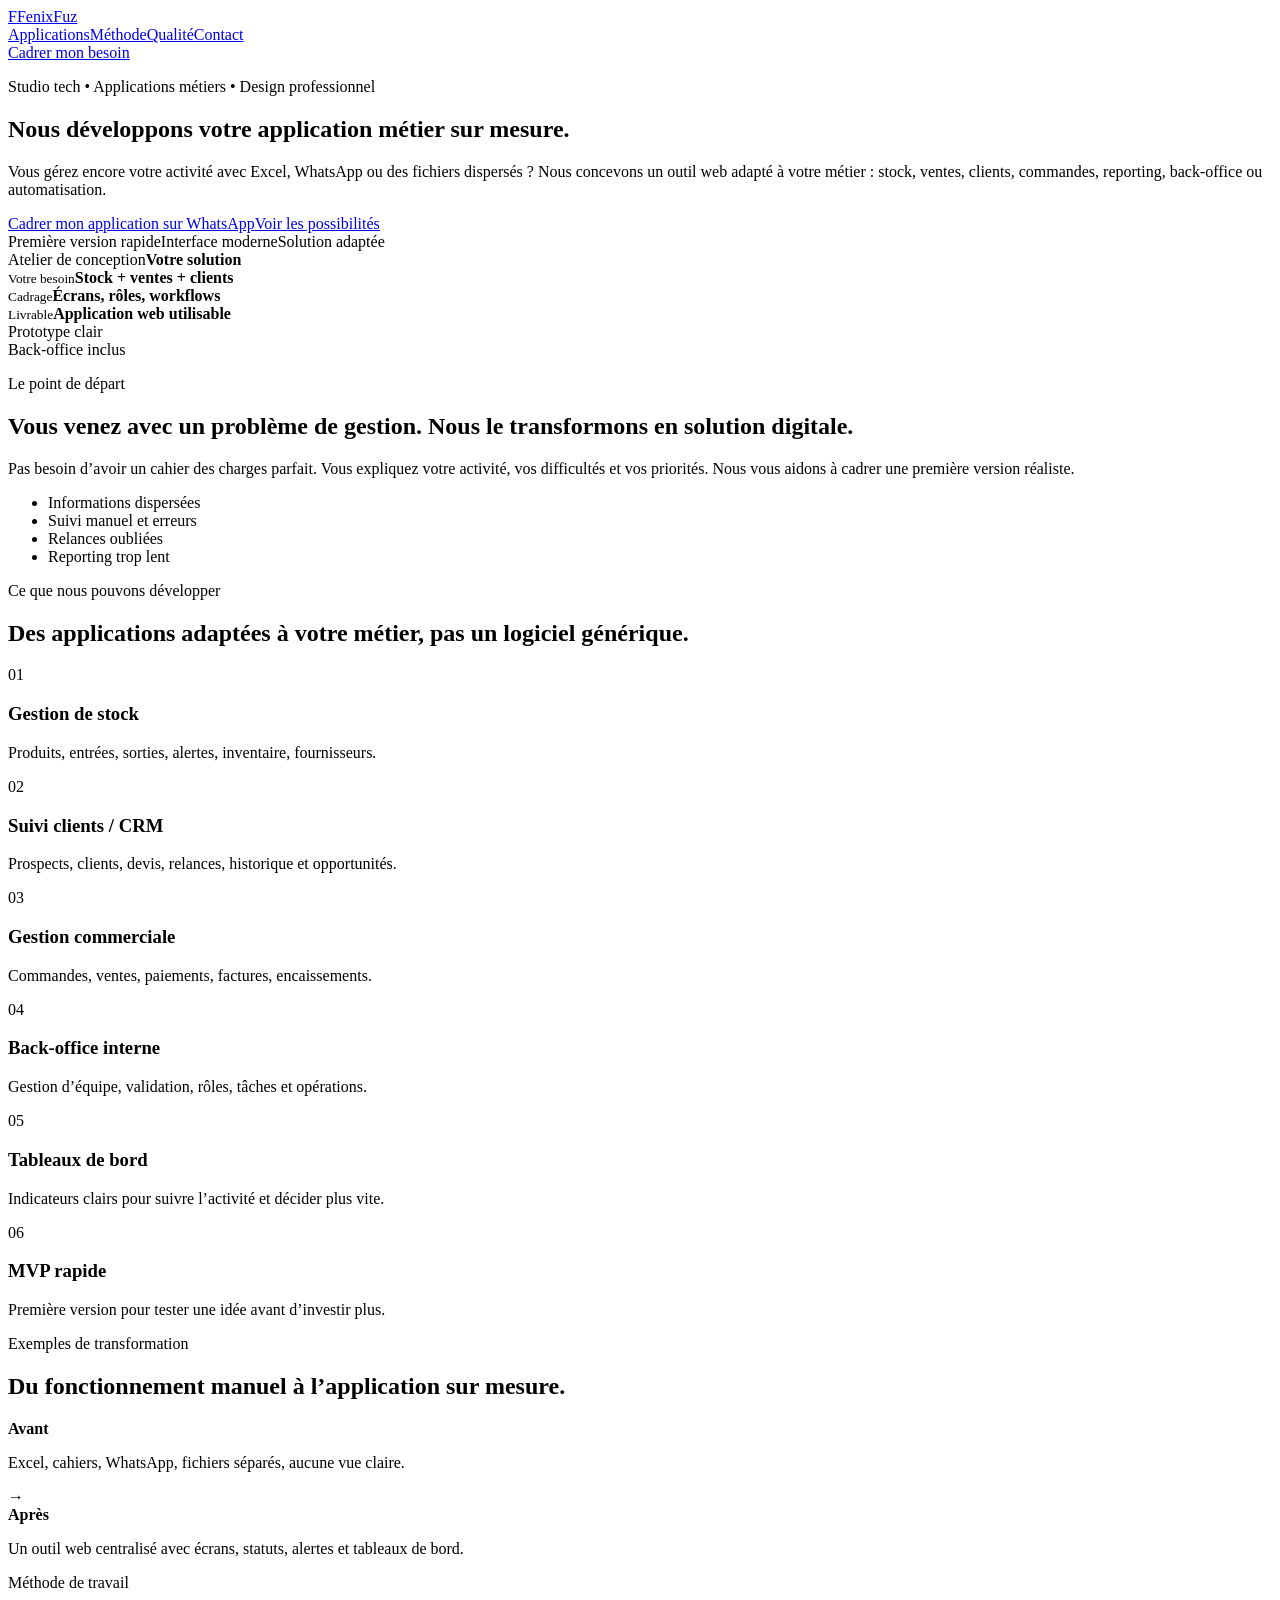
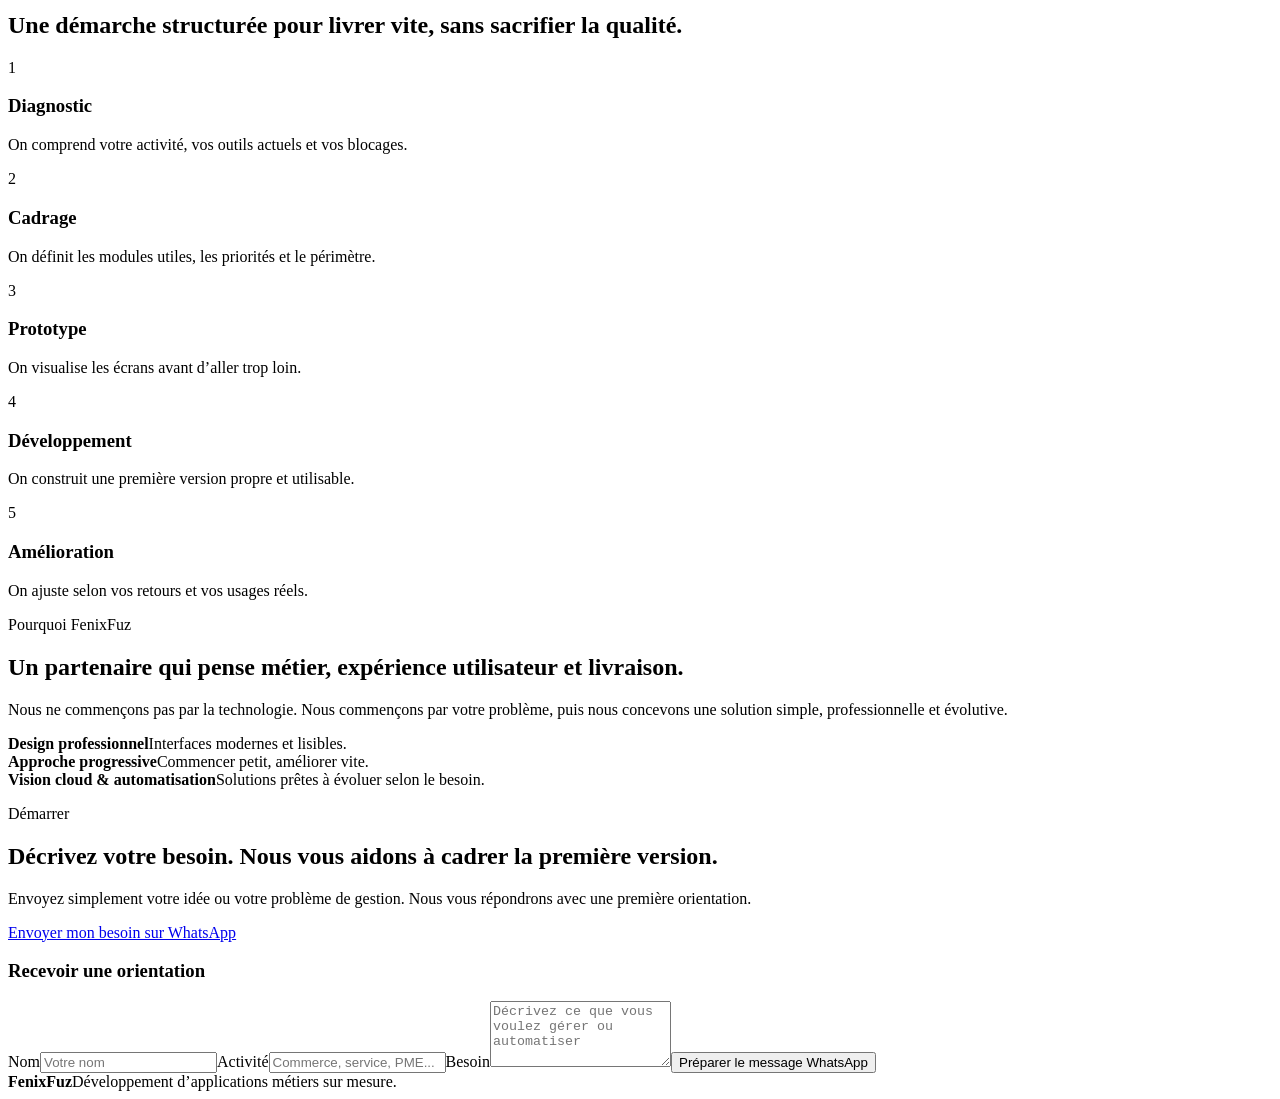
==== sur-mesure/index.html @ 67a4a505 "Create premium sur-mesure landing page" ====
<!DOCTYPE html>
<html lang="fr">
<head>
  <meta charset="UTF-8" />
  <meta name="viewport" content="width=device-width, initial-scale=1.0" />
  <title>FenixFuz — Développement d’applications métiers sur mesure</title>
  <meta name="description" content="FenixFuz développe des applications métiers sur mesure : gestion de stock, CRM, back-office, tableaux de bord, automatisation et MVP pour entreprises." />
  <link rel="preconnect" href="https://fonts.googleapis.com">
  <link rel="preconnect" href="https://fonts.gstatic.com" crossorigin>
  <link href="https://fonts.googleapis.com/css2?family=Inter:wght@400;500;600;700;800;900&display=swap" rel="stylesheet">
  <link rel="stylesheet" href="style.css" />
</head>
<body>
  <header class="header">
    <nav class="nav container">
      <a class="brand" href="#top"><span>F</span>FenixFuz</a>
      <div class="links"><a href="#services">Applications</a><a href="#process">Méthode</a><a href="#proof">Qualité</a><a href="#contact">Contact</a></div>
      <a class="btn btn-dark whatsapp-link" href="https://wa.me/221777989238?text=Bonjour%2C%20je%20souhaite%20développer%20une%20application%20métier%20sur%20mesure.%20Voici%20mon%20besoin%20%3A" target="_blank">Cadrer mon besoin</a>
    </nav>
  </header>

  <main id="top">
    <section class="hero">
      <div class="glow glow-a"></div><div class="glow glow-b"></div>
      <div class="container hero-grid">
        <div class="hero-text">
          <p class="pill">Studio tech • Applications métiers • Design professionnel</p>
          <h1>Nous développons votre application métier sur mesure.</h1>
          <p class="lead">Vous gérez encore votre activité avec Excel, WhatsApp ou des fichiers dispersés ? Nous concevons un outil web adapté à votre métier : stock, ventes, clients, commandes, reporting, back-office ou automatisation.</p>
          <div class="actions"><a class="btn btn-dark btn-lg whatsapp-link" href="https://wa.me/221777989238?text=Bonjour%2C%20je%20souhaite%20développer%20une%20application%20métier%20sur%20mesure.%20Voici%20mon%20besoin%20%3A" target="_blank">Cadrer mon application sur WhatsApp</a><a class="btn btn-light btn-lg" href="#services">Voir les possibilités</a></div>
          <div class="signals"><span>Première version rapide</span><span>Interface moderne</span><span>Solution adaptée</span></div>
        </div>
        <div class="studio-board">
          <div class="board-top"><span>Atelier de conception</span><b>Votre solution</b></div>
          <div class="flow">
            <div class="node input"><small>Votre besoin</small><strong>Stock + ventes + clients</strong></div>
            <div class="connector"></div>
            <div class="node design"><small>Cadrage</small><strong>Écrans, rôles, workflows</strong></div>
            <div class="connector"></div>
            <div class="node output"><small>Livrable</small><strong>Application web utilisable</strong></div>
          </div>
          <div class="mini-product">
            <aside><span></span><span></span><span></span></aside>
            <section><div class="mini-head"></div><div class="mini-cards"><i></i><i></i><i></i></div><div class="mini-chart"><em></em><em></em><em></em><em></em><em></em></div></section>
          </div>
          <div class="floating-note one">Prototype clair</div>
          <div class="floating-note two">Back-office inclus</div>
        </div>
      </div>
    </section>

    <section class="section problem">
      <div class="container problem-card">
        <div><p class="kicker">Le point de départ</p><h2>Vous venez avec un problème de gestion. Nous le transformons en solution digitale.</h2></div>
        <div class="problem-list"><p>Pas besoin d’avoir un cahier des charges parfait. Vous expliquez votre activité, vos difficultés et vos priorités. Nous vous aidons à cadrer une première version réaliste.</p><ul><li>Informations dispersées</li><li>Suivi manuel et erreurs</li><li>Relances oubliées</li><li>Reporting trop lent</li></ul></div>
      </div>
    </section>

    <section id="services" class="section services">
      <div class="container">
        <div class="section-head"><p class="kicker">Ce que nous pouvons développer</p><h2>Des applications adaptées à votre métier, pas un logiciel générique.</h2></div>
        <div class="service-grid">
          <article><span>01</span><h3>Gestion de stock</h3><p>Produits, entrées, sorties, alertes, inventaire, fournisseurs.</p></article>
          <article><span>02</span><h3>Suivi clients / CRM</h3><p>Prospects, clients, devis, relances, historique et opportunités.</p></article>
          <article><span>03</span><h3>Gestion commerciale</h3><p>Commandes, ventes, paiements, factures, encaissements.</p></article>
          <article><span>04</span><h3>Back-office interne</h3><p>Gestion d’équipe, validation, rôles, tâches et opérations.</p></article>
          <article><span>05</span><h3>Tableaux de bord</h3><p>Indicateurs clairs pour suivre l’activité et décider plus vite.</p></article>
          <article><span>06</span><h3>MVP rapide</h3><p>Première version pour tester une idée avant d’investir plus.</p></article>
        </div>
      </div>
    </section>

    <section class="section transformations">
      <div class="container">
        <div class="section-head center"><p class="kicker">Exemples de transformation</p><h2>Du fonctionnement manuel à l’application sur mesure.</h2></div>
        <div class="transform-grid">
          <div class="before"><b>Avant</b><p>Excel, cahiers, WhatsApp, fichiers séparés, aucune vue claire.</p></div>
          <div class="arrow">→</div>
          <div class="after"><b>Après</b><p>Un outil web centralisé avec écrans, statuts, alertes et tableaux de bord.</p></div>
        </div>
      </div>
    </section>

    <section id="process" class="section process">
      <div class="container">
        <div class="section-head"><p class="kicker">Méthode de travail</p><h2>Une démarche structurée pour livrer vite, sans sacrifier la qualité.</h2></div>
        <div class="timeline">
          <div><span>1</span><h3>Diagnostic</h3><p>On comprend votre activité, vos outils actuels et vos blocages.</p></div>
          <div><span>2</span><h3>Cadrage</h3><p>On définit les modules utiles, les priorités et le périmètre.</p></div>
          <div><span>3</span><h3>Prototype</h3><p>On visualise les écrans avant d’aller trop loin.</p></div>
          <div><span>4</span><h3>Développement</h3><p>On construit une première version propre et utilisable.</p></div>
          <div><span>5</span><h3>Amélioration</h3><p>On ajuste selon vos retours et vos usages réels.</p></div>
        </div>
      </div>
    </section>

    <section id="proof" class="section quality">
      <div class="container quality-grid">
        <div><p class="kicker">Pourquoi FenixFuz</p><h2>Un partenaire qui pense métier, expérience utilisateur et livraison.</h2><p>Nous ne commençons pas par la technologie. Nous commençons par votre problème, puis nous concevons une solution simple, professionnelle et évolutive.</p></div>
        <div class="quality-cards"><div><b>Design professionnel</b><span>Interfaces modernes et lisibles.</span></div><div><b>Approche progressive</b><span>Commencer petit, améliorer vite.</span></div><div><b>Vision cloud & automatisation</b><span>Solutions prêtes à évoluer selon le besoin.</span></div></div>
      </div>
    </section>

    <section id="contact" class="section contact">
      <div class="container contact-grid">
        <div><p class="kicker">Démarrer</p><h2>Décrivez votre besoin. Nous vous aidons à cadrer la première version.</h2><p>Envoyez simplement votre idée ou votre problème de gestion. Nous vous répondrons avec une première orientation.</p><a class="btn btn-dark btn-lg whatsapp-link" href="https://wa.me/221777989238?text=Bonjour%2C%20je%20souhaite%20développer%20une%20application%20métier%20sur%20mesure.%20Voici%20mon%20besoin%20%3A" target="_blank">Envoyer mon besoin sur WhatsApp</a></div>
        <form class="form" id="leadForm"><h3>Recevoir une orientation</h3><label>Nom<input name="name" required placeholder="Votre nom"></label><label>Activité<input name="business" required placeholder="Commerce, service, PME..."></label><label>Besoin<textarea name="need" required rows="4" placeholder="Décrivez ce que vous voulez gérer ou automatiser"></textarea></label><button class="btn btn-dark btn-full" type="submit">Préparer le message WhatsApp</button></form>
      </div>
    </section>
  </main>

  <footer><div class="container footer"><b>FenixFuz</b><span>Développement d’applications métiers sur mesure.</span></div></footer>
  <script src="script.js"></script>
</body>
</html>
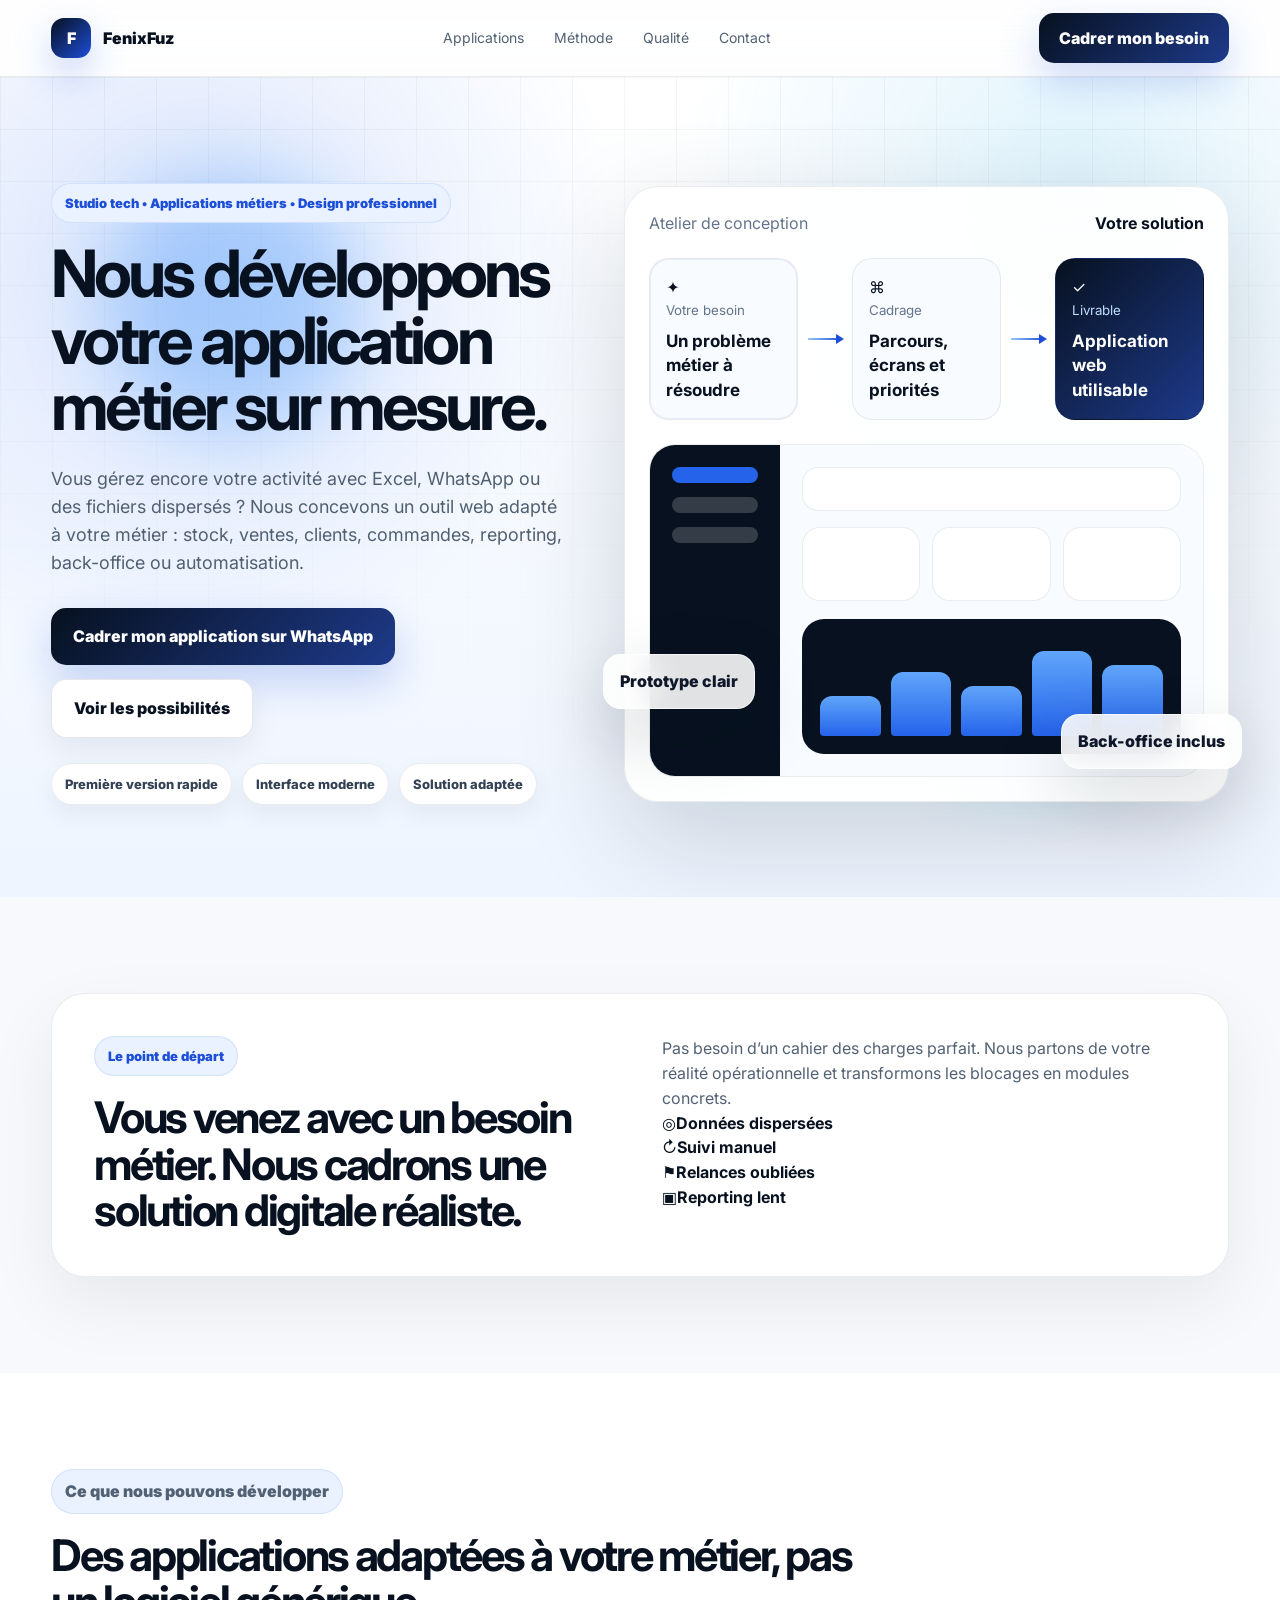
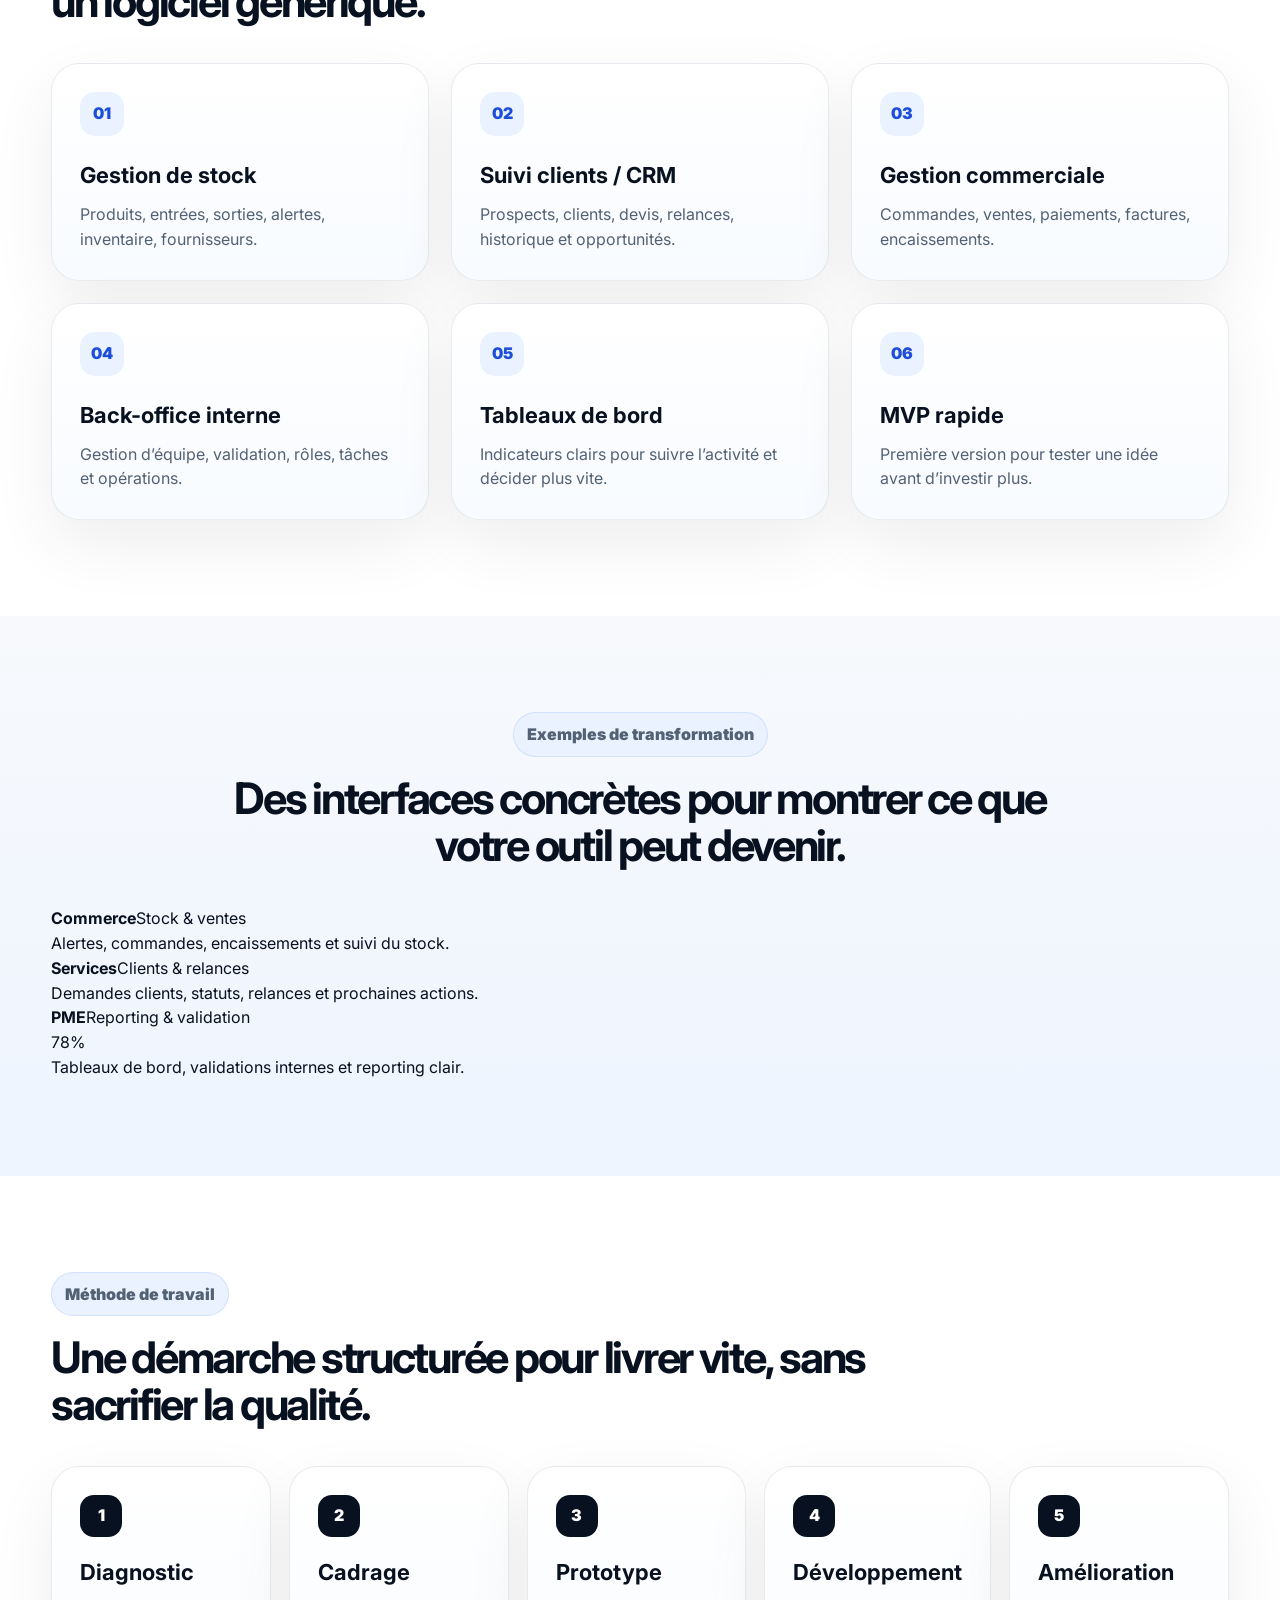
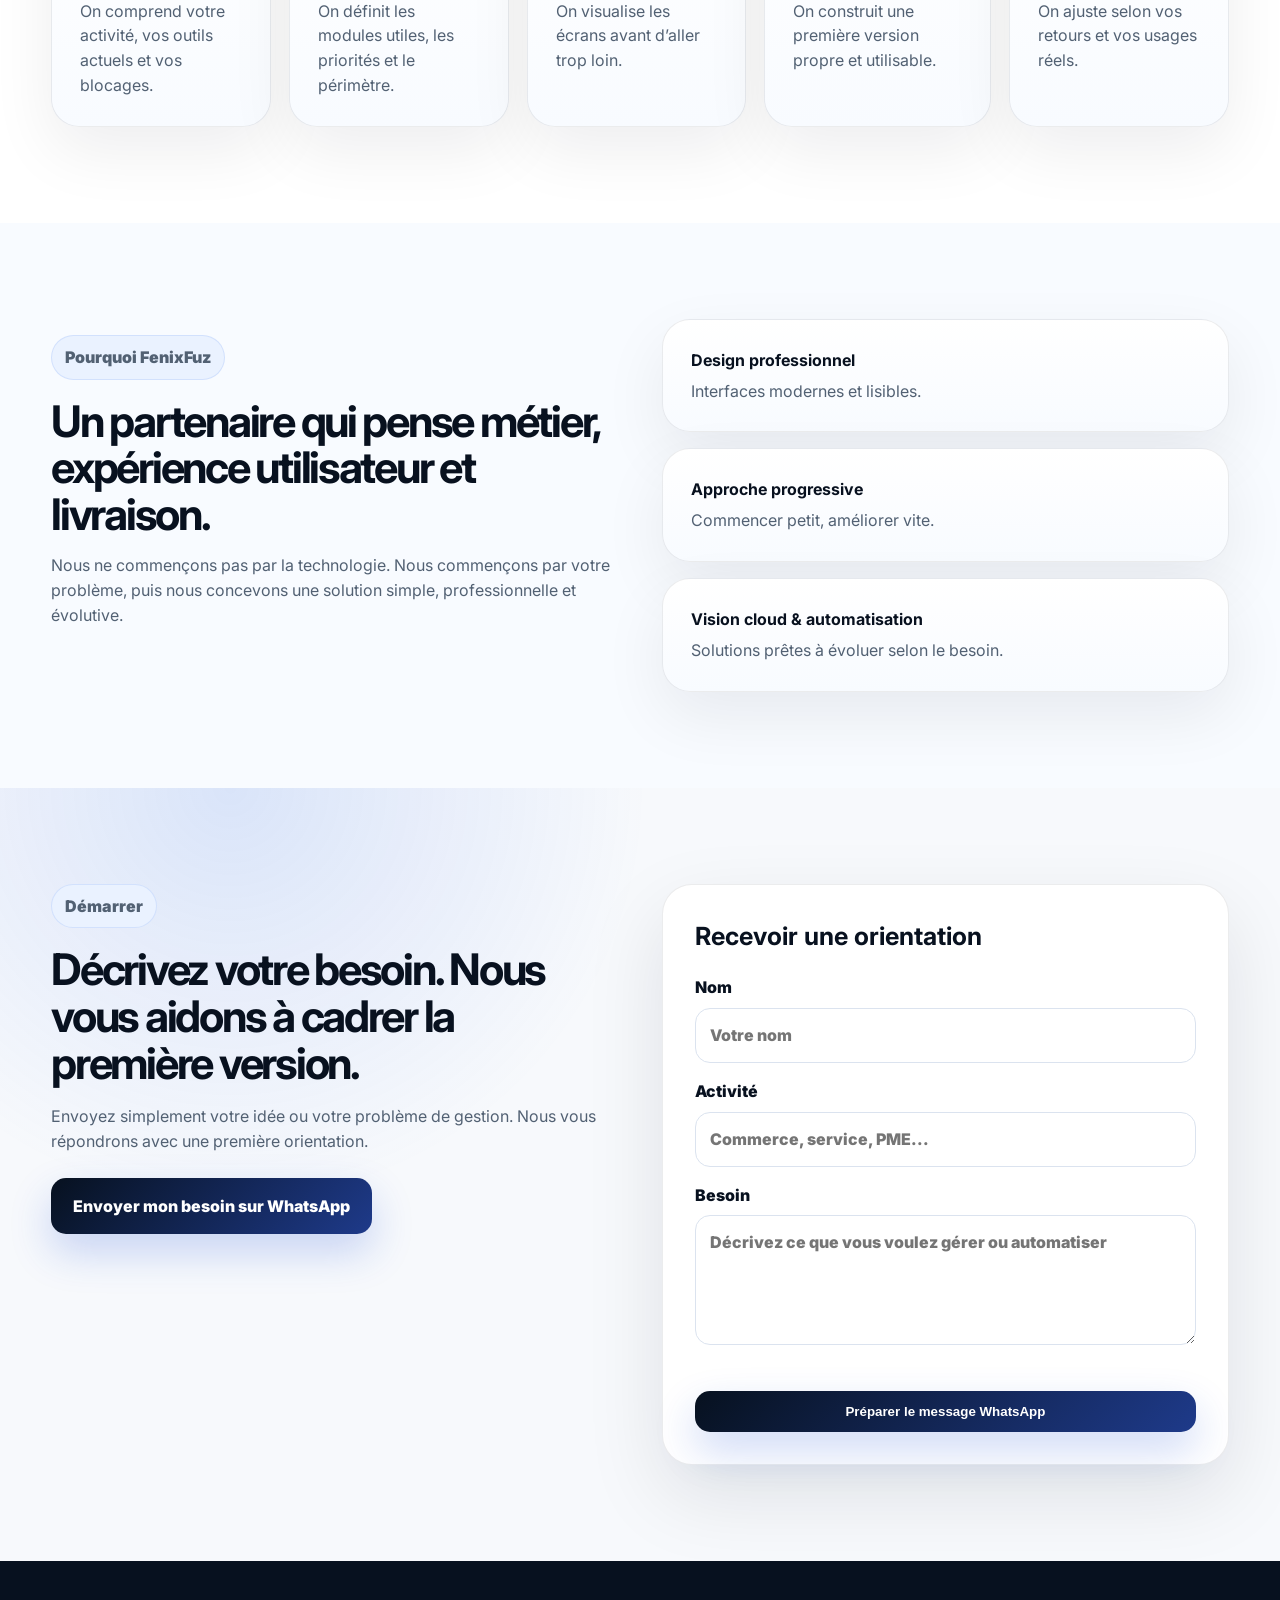
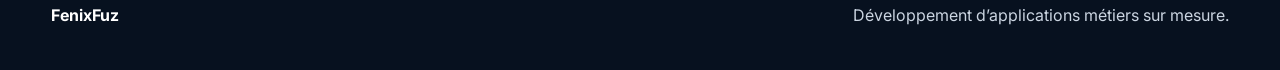
==== commit 7813a781: "Upgrade sur-mesure landing V2 content" ====
--- a/sur-mesure/index.html
+++ b/sur-mesure/index.html
@@ -11,105 +11,15 @@
   <link rel="stylesheet" href="style.css" />
 </head>
 <body>
-  <header class="header">
-    <nav class="nav container">
-      <a class="brand" href="#top"><span>F</span>FenixFuz</a>
-      <div class="links"><a href="#services">Applications</a><a href="#process">Méthode</a><a href="#proof">Qualité</a><a href="#contact">Contact</a></div>
-      <a class="btn btn-dark whatsapp-link" href="https://wa.me/221777989238?text=Bonjour%2C%20je%20souhaite%20développer%20une%20application%20métier%20sur%20mesure.%20Voici%20mon%20besoin%20%3A" target="_blank">Cadrer mon besoin</a>
-    </nav>
-  </header>
-
+  <header class="header"><nav class="nav container"><a class="brand" href="#top"><span>F</span>FenixFuz</a><div class="links"><a href="#services">Applications</a><a href="#process">Méthode</a><a href="#proof">Qualité</a><a href="#contact">Contact</a></div><a class="btn btn-dark whatsapp-link" href="https://wa.me/221777989238?text=Bonjour%2C%20je%20souhaite%20développer%20une%20application%20métier%20sur%20mesure.%20Voici%20mon%20besoin%20%3A" target="_blank">Cadrer mon besoin</a></nav></header>
   <main id="top">
-    <section class="hero">
-      <div class="glow glow-a"></div><div class="glow glow-b"></div>
-      <div class="container hero-grid">
-        <div class="hero-text">
-          <p class="pill">Studio tech • Applications métiers • Design professionnel</p>
-          <h1>Nous développons votre application métier sur mesure.</h1>
-          <p class="lead">Vous gérez encore votre activité avec Excel, WhatsApp ou des fichiers dispersés ? Nous concevons un outil web adapté à votre métier : stock, ventes, clients, commandes, reporting, back-office ou automatisation.</p>
-          <div class="actions"><a class="btn btn-dark btn-lg whatsapp-link" href="https://wa.me/221777989238?text=Bonjour%2C%20je%20souhaite%20développer%20une%20application%20métier%20sur%20mesure.%20Voici%20mon%20besoin%20%3A" target="_blank">Cadrer mon application sur WhatsApp</a><a class="btn btn-light btn-lg" href="#services">Voir les possibilités</a></div>
-          <div class="signals"><span>Première version rapide</span><span>Interface moderne</span><span>Solution adaptée</span></div>
-        </div>
-        <div class="studio-board">
-          <div class="board-top"><span>Atelier de conception</span><b>Votre solution</b></div>
-          <div class="flow">
-            <div class="node input"><small>Votre besoin</small><strong>Stock + ventes + clients</strong></div>
-            <div class="connector"></div>
-            <div class="node design"><small>Cadrage</small><strong>Écrans, rôles, workflows</strong></div>
-            <div class="connector"></div>
-            <div class="node output"><small>Livrable</small><strong>Application web utilisable</strong></div>
-          </div>
-          <div class="mini-product">
-            <aside><span></span><span></span><span></span></aside>
-            <section><div class="mini-head"></div><div class="mini-cards"><i></i><i></i><i></i></div><div class="mini-chart"><em></em><em></em><em></em><em></em><em></em></div></section>
-          </div>
-          <div class="floating-note one">Prototype clair</div>
-          <div class="floating-note two">Back-office inclus</div>
-        </div>
-      </div>
-    </section>
-
-    <section class="section problem">
-      <div class="container problem-card">
-        <div><p class="kicker">Le point de départ</p><h2>Vous venez avec un problème de gestion. Nous le transformons en solution digitale.</h2></div>
-        <div class="problem-list"><p>Pas besoin d’avoir un cahier des charges parfait. Vous expliquez votre activité, vos difficultés et vos priorités. Nous vous aidons à cadrer une première version réaliste.</p><ul><li>Informations dispersées</li><li>Suivi manuel et erreurs</li><li>Relances oubliées</li><li>Reporting trop lent</li></ul></div>
-      </div>
-    </section>
-
-    <section id="services" class="section services">
-      <div class="container">
-        <div class="section-head"><p class="kicker">Ce que nous pouvons développer</p><h2>Des applications adaptées à votre métier, pas un logiciel générique.</h2></div>
-        <div class="service-grid">
-          <article><span>01</span><h3>Gestion de stock</h3><p>Produits, entrées, sorties, alertes, inventaire, fournisseurs.</p></article>
-          <article><span>02</span><h3>Suivi clients / CRM</h3><p>Prospects, clients, devis, relances, historique et opportunités.</p></article>
-          <article><span>03</span><h3>Gestion commerciale</h3><p>Commandes, ventes, paiements, factures, encaissements.</p></article>
-          <article><span>04</span><h3>Back-office interne</h3><p>Gestion d’équipe, validation, rôles, tâches et opérations.</p></article>
-          <article><span>05</span><h3>Tableaux de bord</h3><p>Indicateurs clairs pour suivre l’activité et décider plus vite.</p></article>
-          <article><span>06</span><h3>MVP rapide</h3><p>Première version pour tester une idée avant d’investir plus.</p></article>
-        </div>
-      </div>
-    </section>
-
-    <section class="section transformations">
-      <div class="container">
-        <div class="section-head center"><p class="kicker">Exemples de transformation</p><h2>Du fonctionnement manuel à l’application sur mesure.</h2></div>
-        <div class="transform-grid">
-          <div class="before"><b>Avant</b><p>Excel, cahiers, WhatsApp, fichiers séparés, aucune vue claire.</p></div>
-          <div class="arrow">→</div>
-          <div class="after"><b>Après</b><p>Un outil web centralisé avec écrans, statuts, alertes et tableaux de bord.</p></div>
-        </div>
-      </div>
-    </section>
-
-    <section id="process" class="section process">
-      <div class="container">
-        <div class="section-head"><p class="kicker">Méthode de travail</p><h2>Une démarche structurée pour livrer vite, sans sacrifier la qualité.</h2></div>
-        <div class="timeline">
-          <div><span>1</span><h3>Diagnostic</h3><p>On comprend votre activité, vos outils actuels et vos blocages.</p></div>
-          <div><span>2</span><h3>Cadrage</h3><p>On définit les modules utiles, les priorités et le périmètre.</p></div>
-          <div><span>3</span><h3>Prototype</h3><p>On visualise les écrans avant d’aller trop loin.</p></div>
-          <div><span>4</span><h3>Développement</h3><p>On construit une première version propre et utilisable.</p></div>
-          <div><span>5</span><h3>Amélioration</h3><p>On ajuste selon vos retours et vos usages réels.</p></div>
-        </div>
-      </div>
-    </section>
-
-    <section id="proof" class="section quality">
-      <div class="container quality-grid">
-        <div><p class="kicker">Pourquoi FenixFuz</p><h2>Un partenaire qui pense métier, expérience utilisateur et livraison.</h2><p>Nous ne commençons pas par la technologie. Nous commençons par votre problème, puis nous concevons une solution simple, professionnelle et évolutive.</p></div>
-        <div class="quality-cards"><div><b>Design professionnel</b><span>Interfaces modernes et lisibles.</span></div><div><b>Approche progressive</b><span>Commencer petit, améliorer vite.</span></div><div><b>Vision cloud & automatisation</b><span>Solutions prêtes à évoluer selon le besoin.</span></div></div>
-      </div>
-    </section>
-
-    <section id="contact" class="section contact">
-      <div class="container contact-grid">
-        <div><p class="kicker">Démarrer</p><h2>Décrivez votre besoin. Nous vous aidons à cadrer la première version.</h2><p>Envoyez simplement votre idée ou votre problème de gestion. Nous vous répondrons avec une première orientation.</p><a class="btn btn-dark btn-lg whatsapp-link" href="https://wa.me/221777989238?text=Bonjour%2C%20je%20souhaite%20développer%20une%20application%20métier%20sur%20mesure.%20Voici%20mon%20besoin%20%3A" target="_blank">Envoyer mon besoin sur WhatsApp</a></div>
-        <form class="form" id="leadForm"><h3>Recevoir une orientation</h3><label>Nom<input name="name" required placeholder="Votre nom"></label><label>Activité<input name="business" required placeholder="Commerce, service, PME..."></label><label>Besoin<textarea name="need" required rows="4" placeholder="Décrivez ce que vous voulez gérer ou automatiser"></textarea></label><button class="btn btn-dark btn-full" type="submit">Préparer le message WhatsApp</button></form>
-      </div>
-    </section>
-  </main>
-
-  <footer><div class="container footer"><b>FenixFuz</b><span>Développement d’applications métiers sur mesure.</span></div></footer>
-  <script src="script.js"></script>
+    <section class="hero dark-hero"><div class="glow glow-a"></div><div class="glow glow-b"></div><div class="container hero-grid"><div class="hero-text"><p class="pill">Studio tech • Applications métiers • Design professionnel</p><h1>Nous développons votre application métier sur mesure.</h1><p class="lead">Vous gérez encore votre activité avec Excel, WhatsApp ou des fichiers dispersés ? Nous concevons un outil web adapté à votre métier : stock, ventes, clients, commandes, reporting, back-office ou automatisation.</p><div class="actions"><a class="btn btn-dark btn-lg whatsapp-link" href="https://wa.me/221777989238?text=Bonjour%2C%20je%20souhaite%20développer%20une%20application%20métier%20sur%20mesure.%20Voici%20mon%20besoin%20%3A" target="_blank">Cadrer mon application sur WhatsApp</a><a class="btn btn-light btn-lg" href="#services">Voir les possibilités</a></div><div class="signals"><span>Première version rapide</span><span>Interface moderne</span><span>Solution adaptée</span></div></div><div class="studio-board"><div class="board-top"><span>Atelier de conception</span><b>Votre solution</b></div><div class="flow clean-flow"><div class="node input"><div class="icon">✦</div><small>Votre besoin</small><strong>Un problème métier à résoudre</strong></div><div class="connector"></div><div class="node design"><div class="icon">⌘</div><small>Cadrage</small><strong>Parcours, écrans et priorités</strong></div><div class="connector"></div><div class="node output"><div class="icon">✓</div><small>Livrable</small><strong>Application web utilisable</strong></div></div><div class="mini-product"><aside><span></span><span></span><span></span></aside><section><div class="mini-head"></div><div class="mini-cards"><i></i><i></i><i></i></div><div class="mini-chart"><em></em><em></em><em></em><em></em><em></em></div></section></div><div class="floating-note one">Prototype clair</div><div class="floating-note two">Back-office inclus</div></div></div></section>
+    <section class="section problem"><div class="container problem-card"><div><p class="kicker">Le point de départ</p><h2>Vous venez avec un besoin métier. Nous cadrons une solution digitale réaliste.</h2></div><div class="problem-list"><p>Pas besoin d’un cahier des charges parfait. Nous partons de votre réalité opérationnelle et transformons les blocages en modules concrets.</p><div class="pain-grid"><div><span>◎</span><b>Données dispersées</b></div><div><span>↻</span><b>Suivi manuel</b></div><div><span>⚑</span><b>Relances oubliées</b></div><div><span>▣</span><b>Reporting lent</b></div></div></div></div></section>
+    <section id="services" class="section services"><div class="container"><div class="section-head"><p class="kicker">Ce que nous pouvons développer</p><h2>Des applications adaptées à votre métier, pas un logiciel générique.</h2></div><div class="service-grid"><article><span>01</span><h3>Gestion de stock</h3><p>Produits, entrées, sorties, alertes, inventaire, fournisseurs.</p></article><article><span>02</span><h3>Suivi clients / CRM</h3><p>Prospects, clients, devis, relances, historique et opportunités.</p></article><article><span>03</span><h3>Gestion commerciale</h3><p>Commandes, ventes, paiements, factures, encaissements.</p></article><article><span>04</span><h3>Back-office interne</h3><p>Gestion d’équipe, validation, rôles, tâches et opérations.</p></article><article><span>05</span><h3>Tableaux de bord</h3><p>Indicateurs clairs pour suivre l’activité et décider plus vite.</p></article><article><span>06</span><h3>MVP rapide</h3><p>Première version pour tester une idée avant d’investir plus.</p></article></div></div></section>
+    <section class="section transformations"><div class="container"><div class="section-head center"><p class="kicker">Exemples de transformation</p><h2>Des interfaces concrètes pour montrer ce que votre outil peut devenir.</h2></div><div class="interface-grid"><article class="interface-card commerce"><div class="card-head"><b>Commerce</b><span>Stock & ventes</span></div><div class="ui-window"><div class="ui-sidebar"></div><div class="ui-content"><div class="ui-metrics"><i></i><i></i><i></i></div><div class="ui-bars"><em></em><em></em><em></em><em></em></div></div></div><p>Alertes, commandes, encaissements et suivi du stock.</p></article><article class="interface-card service"><div class="card-head"><b>Services</b><span>Clients & relances</span></div><div class="kanban"><div></div><div></div><div></div></div><p>Demandes clients, statuts, relances et prochaines actions.</p></article><article class="interface-card pme"><div class="card-head"><b>PME</b><span>Reporting & validation</span></div><div class="report-ui"><div class="circle">78%</div><div><span></span><span></span><span></span></div></div><p>Tableaux de bord, validations internes et reporting clair.</p></article></div></div></section>
+    <section id="process" class="section process"><div class="container"><div class="section-head"><p class="kicker">Méthode de travail</p><h2>Une démarche structurée pour livrer vite, sans sacrifier la qualité.</h2></div><div class="timeline"><div><span>1</span><h3>Diagnostic</h3><p>On comprend votre activité, vos outils actuels et vos blocages.</p></div><div><span>2</span><h3>Cadrage</h3><p>On définit les modules utiles, les priorités et le périmètre.</p></div><div><span>3</span><h3>Prototype</h3><p>On visualise les écrans avant d’aller trop loin.</p></div><div><span>4</span><h3>Développement</h3><p>On construit une première version propre et utilisable.</p></div><div><span>5</span><h3>Amélioration</h3><p>On ajuste selon vos retours et vos usages réels.</p></div></div></div></section>
+    <section id="proof" class="section quality"><div class="container quality-grid"><div><p class="kicker">Pourquoi FenixFuz</p><h2>Un partenaire qui pense métier, expérience utilisateur et livraison.</h2><p>Nous ne commençons pas par la technologie. Nous commençons par votre problème, puis nous concevons une solution simple, professionnelle et évolutive.</p></div><div class="quality-cards"><div><b>Design professionnel</b><span>Interfaces modernes et lisibles.</span></div><div><b>Approche progressive</b><span>Commencer petit, améliorer vite.</span></div><div><b>Vision cloud & automatisation</b><span>Solutions prêtes à évoluer selon le besoin.</span></div></div></div></section>
+    <section id="contact" class="section contact"><div class="container contact-grid"><div><p class="kicker">Démarrer</p><h2>Décrivez votre besoin. Nous vous aidons à cadrer la première version.</h2><p>Envoyez simplement votre idée ou votre problème de gestion. Nous vous répondrons avec une première orientation.</p><a class="btn btn-dark btn-lg whatsapp-link" href="https://wa.me/221777989238?text=Bonjour%2C%20je%20souhaite%20développer%20une%20application%20métier%20sur%20mesure.%20Voici%20mon%20besoin%20%3A" target="_blank">Envoyer mon besoin sur WhatsApp</a></div><form class="form" id="leadForm"><h3>Recevoir une orientation</h3><label>Nom<input name="name" required placeholder="Votre nom"></label><label>Activité<input name="business" required placeholder="Commerce, service, PME..."></label><label>Besoin<textarea name="need" required rows="4" placeholder="Décrivez ce que vous voulez gérer ou automatiser"></textarea></label><button class="btn btn-dark btn-full" type="submit">Préparer le message WhatsApp</button></form></div></section>
+  </main><footer><div class="container footer"><b>FenixFuz</b><span>Développement d’applications métiers sur mesure.</span></div></footer><script src="script.js"></script>
 </body>
 </html>
--- a/sur-mesure/style.css
+++ b/sur-mesure/style.css
@@ -0,0 +1 @@
+*{box-sizing:border-box;margin:0;padding:0}html{scroll-behavior:smooth}body{font-family:'Inter',system-ui,sans-serif;background:#f7f9fc;color:#08111f;line-height:1.55;overflow-x:hidden}a{text-decoration:none;color:inherit}.container{width:min(1180px,92%);margin:auto}.section{padding:96px 0}.header{position:sticky;top:0;z-index:50;background:rgba(255,255,255,.86);backdrop-filter:blur(18px);border-bottom:1px solid rgba(8,17,31,.08)}.nav{height:76px;display:flex;align-items:center;justify-content:space-between}.brand{display:flex;align-items:center;gap:12px;font-weight:900}.brand span{width:40px;height:40px;border-radius:13px;background:linear-gradient(135deg,#07111f,#1d4ed8);color:#fff;display:grid;place-items:center;box-shadow:0 16px 36px rgba(29,78,216,.25)}.links{display:flex;gap:30px;color:#526173;font-size:14px}.btn{display:inline-flex;align-items:center;justify-content:center;border:0;border-radius:15px;padding:13px 20px;font-weight:850;cursor:pointer;transition:.25s;text-align:center}.btn:hover{transform:translateY(-2px)}.btn-dark{background:linear-gradient(135deg,#07111f,#1e3a8a);color:#fff;box-shadow:0 18px 42px rgba(29,78,216,.22)}.btn-light{background:#fff;border:1px solid rgba(8,17,31,.1);box-shadow:0 12px 30px rgba(8,17,31,.07)}.btn-lg{padding:16px 22px}.btn-full{width:100%}.hero{position:relative;padding:106px 0 92px;background:radial-gradient(circle at 14% 20%,rgba(37,99,235,.16),transparent 34%),radial-gradient(circle at 84% 12%,rgba(14,165,233,.12),transparent 30%),linear-gradient(180deg,#fff,#eef5ff);overflow:hidden}.hero:before{content:"";position:absolute;inset:0;background-image:linear-gradient(rgba(15,23,42,.04) 1px,transparent 1px),linear-gradient(90deg,rgba(15,23,42,.04) 1px,transparent 1px);background-size:52px 52px;mask-image:linear-gradient(to bottom,#000,transparent 84%)}.glow{position:absolute;border-radius:999px;filter:blur(40px);opacity:.45}.glow-a{width:260px;height:260px;background:#60a5fa;left:8%;top:12%}.glow-b{width:220px;height:220px;background:#22d3ee;right:11%;bottom:16%}.hero-grid{position:relative;display:grid;grid-template-columns:.92fr 1.08fr;gap:58px;align-items:center}.pill,.kicker{display:inline-flex;background:#eaf2ff;color:#1d4ed8;border:1px solid rgba(37,99,235,.12);padding:9px 13px;border-radius:999px;font-size:13px;font-weight:900;margin-bottom:18px}.hero h1{font-size:clamp(44px,5.1vw,72px);line-height:1.02;letter-spacing:-.06em;margin-bottom:24px}.lead{font-size:18px;color:#516070;max-width:660px}.actions{display:flex;gap:14px;flex-wrap:wrap;margin-top:32px}.signals{display:flex;gap:10px;flex-wrap:wrap;margin-top:25px}.signals span{background:#fff;border:1px solid rgba(8,17,31,.08);border-radius:999px;padding:10px 13px;font-size:13px;font-weight:800;color:#334155;box-shadow:0 10px 25px rgba(8,17,31,.06)}.studio-board{position:relative;background:rgba(255,255,255,.92);border:1px solid rgba(8,17,31,.08);border-radius:34px;padding:24px;box-shadow:0 38px 110px rgba(8,17,31,.16);backdrop-filter:blur(18px);animation:float 6s ease-in-out infinite}.board-top{display:flex;justify-content:space-between;align-items:center;margin-bottom:22px;color:#64748b}.board-top b{color:#08111f}.flow{display:grid;grid-template-columns:1fr 34px 1fr 34px 1fr;gap:10px;align-items:center;margin-bottom:24px}.node{background:#f8fbff;border:1px solid rgba(8,17,31,.08);border-radius:20px;padding:16px;min-height:120px}.node small{display:block;color:#64748b;margin-bottom:8px}.node strong{font-size:17px;line-height:1.15}.node.input{box-shadow:inset 0 0 0 1px rgba(29,78,216,.08)}.node.output{background:linear-gradient(135deg,#07111f,#1e3a8a);color:#fff}.node.output small{color:#bfdbfe}.connector{height:2px;background:linear-gradient(90deg,#93c5fd,#1d4ed8);position:relative}.connector:after{content:"";position:absolute;right:-2px;top:-4px;border-left:8px solid #1d4ed8;border-top:5px solid transparent;border-bottom:5px solid transparent}.mini-product{display:grid;grid-template-columns:130px 1fr;min-height:310px;border-radius:26px;overflow:hidden;border:1px solid rgba(8,17,31,.08);background:#fff}.mini-product aside{background:#07111f;padding:22px;display:grid;gap:14px;align-content:start}.mini-product aside span{height:16px;border-radius:999px;background:rgba(255,255,255,.18)}.mini-product aside span:first-child{background:#2563eb}.mini-product section{padding:22px;background:#f8fbff}.mini-head{height:44px;border-radius:16px;background:#fff;border:1px solid rgba(8,17,31,.08);margin-bottom:16px}.mini-cards{display:grid;grid-template-columns:repeat(3,1fr);gap:12px;margin-bottom:18px}.mini-cards i{height:74px;border-radius:18px;background:#fff;border:1px solid rgba(8,17,31,.08)}.mini-chart{height:135px;border-radius:22px;background:#07111f;padding:18px;display:flex;align-items:end;gap:10px}.mini-chart em{flex:1;border-radius:12px 12px 4px 4px;background:linear-gradient(180deg,#60a5fa,#2563eb);animation:bar 2.8s ease-in-out infinite alternate}.mini-chart em:nth-child(1){height:40%}.mini-chart em:nth-child(2){height:65%}.mini-chart em:nth-child(3){height:50%}.mini-chart em:nth-child(4){height:86%}.mini-chart em:nth-child(5){height:72%}.floating-note{position:absolute;background:rgba(255,255,255,.88);border:1px solid rgba(255,255,255,.72);backdrop-filter:blur(16px);box-shadow:0 26px 70px rgba(8,17,31,.16);border-radius:18px;padding:14px 16px;font-weight:850;color:#0f172a}.floating-note.one{left:-22px;bottom:92px}.floating-note.two{right:-14px;bottom:32px}.problem-card,.quality-grid,.contact-grid{display:grid;grid-template-columns:1fr 1fr;gap:44px;align-items:start}.problem-card{background:#fff;border:1px solid rgba(8,17,31,.08);border-radius:34px;padding:42px;box-shadow:0 26px 70px rgba(8,17,31,.07)}h2{font-size:clamp(32px,3.4vw,52px);line-height:1.07;letter-spacing:-.052em}.problem-list p,.section-head p,.service-grid p,.transform-grid p,.timeline p,.quality p,.contact p{color:#526173;font-size:16px}.problem-list ul{margin-top:18px;display:grid;gap:9px;padding-left:18px}.section-head{max-width:850px;margin-bottom:38px}.section-head.center{text-align:center;margin-inline:auto}.services{background:#fff}.service-grid{display:grid;grid-template-columns:repeat(3,1fr);gap:22px}.service-grid article,.timeline div,.quality-cards div{background:linear-gradient(180deg,#fff,#f8fbff);border:1px solid rgba(8,17,31,.08);border-radius:28px;padding:28px;box-shadow:0 24px 65px rgba(8,17,31,.07);transition:.25s}.service-grid article:hover,.timeline div:hover,.quality-cards div:hover{transform:translateY(-7px)}.service-grid span{display:grid;place-items:center;width:44px;height:44px;border-radius:15px;background:#eaf2ff;color:#1d4ed8;font-weight:900;margin-bottom:22px}.service-grid h3,.timeline h3{font-size:22px;margin-bottom:10px}.transformations{background:linear-gradient(180deg,#f7f9fc,#eef5ff)}.transform-grid{display:grid;grid-template-columns:1fr 90px 1fr;gap:22px;align-items:center}.before,.after{border-radius:32px;padding:34px;border:1px solid rgba(8,17,31,.08);box-shadow:0 26px 70px rgba(8,17,31,.07)}.before{background:#fff}.after{background:linear-gradient(135deg,#07111f,#1e3a8a);color:#fff}.after p{color:#dbeafe}.before b,.after b{display:block;font-size:28px;margin-bottom:12px}.arrow{font-size:42px;font-weight:900;text-align:center;color:#2563eb}.process{background:#fff}.timeline{display:grid;grid-template-columns:repeat(5,1fr);gap:18px}.timeline span{display:grid;place-items:center;width:42px;height:42px;border-radius:14px;background:#07111f;color:#fff;font-weight:900;margin-bottom:18px}.quality{background:#f8fbff}.quality-grid p{margin-top:16px}.quality-cards{display:grid;gap:16px}.quality-cards b,.quality-cards span{display:block}.quality-cards span{margin-top:6px;color:#526173}.contact{background:radial-gradient(circle at 18% 0,rgba(37,99,235,.14),transparent 32%),#f7f9fc}.contact h2{margin-bottom:18px}.contact .btn{margin-top:24px}.form{background:#fff;border:1px solid rgba(8,17,31,.08);border-radius:30px;padding:32px;box-shadow:0 30px 80px rgba(8,17,31,.1)}.form h3{font-size:25px;margin-bottom:20px}.form label{display:block;font-weight:850;margin-bottom:16px}.form input,.form textarea{width:100%;border:1px solid #dbe3ef;border-radius:15px;padding:14px;margin-top:8px;font:inherit;outline:none}.form input:focus,.form textarea:focus{border-color:#2563eb;box-shadow:0 0 0 4px rgba(37,99,235,.1)}footer{background:#07111f;color:#cbd5e1;padding:42px 0}.footer{display:flex;justify-content:space-between}.footer b{color:#fff}@keyframes float{50%{transform:translateY(-12px)}}@keyframes bar{to{filter:brightness(1.2);transform:scaleY(1.05)}}@media(max-width:1060px){.hero-grid,.problem-card,.quality-grid,.contact-grid{grid-template-columns:1fr}.studio-board{max-width:780px}.timeline{grid-template-columns:repeat(2,1fr)}.service-grid{grid-template-columns:repeat(2,1fr)}.transform-grid{grid-template-columns:1fr}.arrow{transform:rotate(90deg)}}@media(max-width:760px){.links,.header .btn{display:none}.hero{padding:74px 0}.hero h1{font-size:40px}.actions{display:grid}.btn{width:100%}.flow{grid-template-columns:1fr}.connector{height:28px;width:2px;margin:auto}.connector:after{right:-4px;top:auto;bottom:-2px;border-top:8px solid #1d4ed8;border-left:5px solid transparent;border-right:5px solid transparent;border-bottom:0}.mini-product{grid-template-columns:1fr}.mini-product aside{display:none}.service-grid,.timeline{grid-template-columns:1fr}.problem-card,.form{padding:26px}.section{padding:68px 0}.floating-note{display:none}.footer{display:block}.lead{font-size:16px}}@media(max-width:520px){.nav{height:68px}.brand span{width:36px;height:36px}.hero h1{font-size:36px}.studio-board{padding:18px;border-radius:26px}.node{min-height:auto}.mini-cards{grid-template-columns:1fr}.mini-chart{height:110px}}
